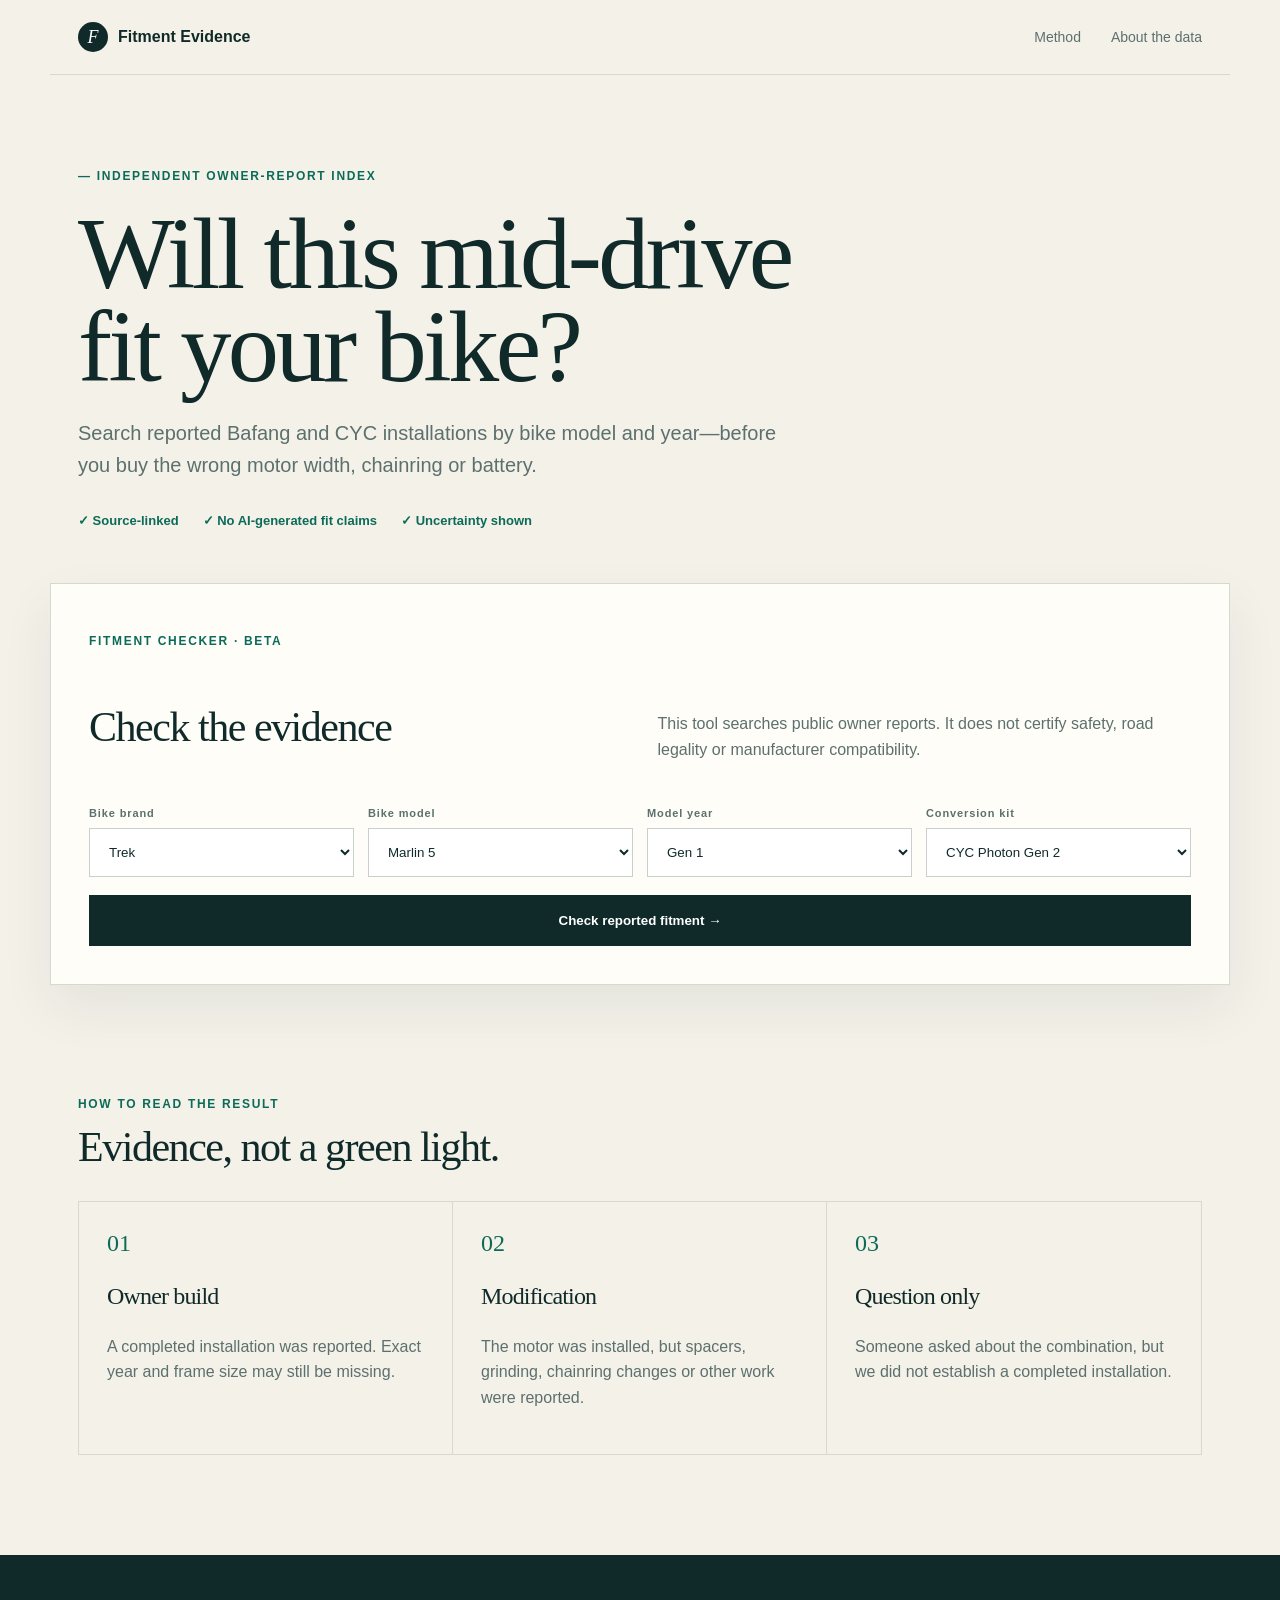
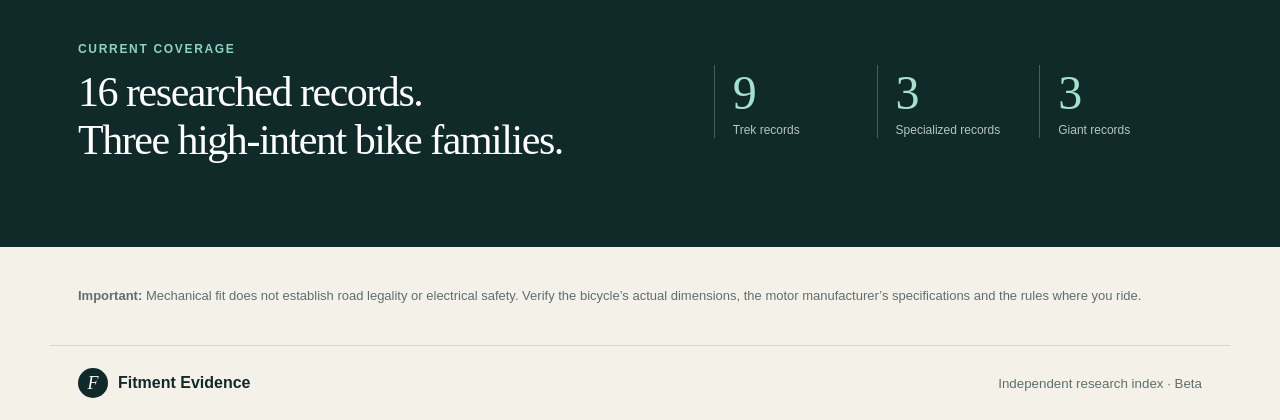
==== index.html @ 9ff4efe4 "Add files via upload" ====
<!doctype html>
<html lang="en">
<head>
  <meta charset="utf-8"><meta name="viewport" content="width=device-width,initial-scale=1">
  <title>Fitment Evidence — E-bike Conversion Checker</title>
  <meta name="description" content="Search source-linked owner reports for Bafang and CYC mid-drive conversions by bike model and year.">
  <link rel="stylesheet" href="styles.css">
</head>
<body>
  <header><a class="logo" href="#top"><b>F</b> Fitment Evidence</a><nav><a href="#method">Method</a><a href="#about">About the data</a></nav></header>
  <main>
    <section class="hero" id="top"><p class="kicker">— INDEPENDENT OWNER-REPORT INDEX</p><h1>Will this mid-drive<br>fit your bike?</h1><p class="lead">Search reported Bafang and CYC installations by bike model and year—before you buy the wrong motor width, chainring or battery.</p><div class="trust"><span>✓ Source-linked</span><span>✓ No AI-generated fit claims</span><span>✓ Uncertainty shown</span></div></section>
    <section class="checker"><div class="intro"><p class="kicker">FITMENT CHECKER · BETA</p><h2>Check the evidence</h2><p>This tool searches public owner reports. It does not certify safety, road legality or manufacturer compatibility.</p></div><div class="fields"><label>Bike brand<select id="brand"></select></label><label>Bike model<select id="model"></select></label><label>Model year<select id="year"></select></label><label>Conversion kit<select id="kit"></select></label></div><button id="check">Check reported fitment →</button></section>
    <section id="result" class="result hidden" aria-live="polite"></section>
    <section class="method" id="method"><p class="kicker">HOW TO READ THE RESULT</p><h2>Evidence, not a green light.</h2><div class="cards"><article><b>01</b><h3>Owner build</h3><p>A completed installation was reported. Exact year and frame size may still be missing.</p></article><article><b>02</b><h3>Modification</h3><p>The motor was installed, but spacers, grinding, chainring changes or other work were reported.</p></article><article><b>03</b><h3>Question only</h3><p>Someone asked about the combination, but we did not establish a completed installation.</p></article></div></section>
    <section class="about" id="about"><div><p class="kicker">CURRENT COVERAGE</p><h2>16 researched records.<br>Three high-intent bike families.</h2></div><div class="numbers"><div><strong>9</strong><span>Trek records</span></div><div><strong>3</strong><span>Specialized records</span></div><div><strong>3</strong><span>Giant records</span></div></div></section>
    <aside><strong>Important:</strong> Mechanical fit does not establish road legality or electrical safety. Verify the bicycle’s actual dimensions, the motor manufacturer’s specifications and the rules where you ride.</aside>
  </main>
  <footer><span class="logo"><b>F</b> Fitment Evidence</span><small>Independent research index · Beta</small></footer>
  <script src="app.js"></script>
</body></html>
---- styles.css ----
:root{--ink:#102a2a;--muted:#5c706e;--paper:#f4f1e9;--card:#fffdf8;--line:#d8d8cf;--green:#0c6b58;--orange:#c9692b;--red:#a74036}*{box-sizing:border-box}html{scroll-behavior:smooth}body{margin:0;background:var(--paper);color:var(--ink);font-family:Arial,sans-serif}a{color:inherit}header,footer{max-width:1180px;margin:auto;padding:22px 28px;display:flex;justify-content:space-between;align-items:center;border-bottom:1px solid var(--line)}header nav{display:flex;gap:30px}header nav a{text-decoration:none;color:var(--muted);font-size:14px}.logo{display:flex;gap:10px;align-items:center;text-decoration:none;font-weight:800}.logo b{width:30px;height:30px;border-radius:50%;display:grid;place-items:center;background:var(--ink);color:white;font:italic 18px Georgia}.hero,.checker,.result,.method,aside{max-width:1180px;margin:auto}.hero{padding:82px 28px 55px}.kicker{color:var(--green);font-size:12px;font-weight:900;letter-spacing:.14em}h1,h2,h3{font-family:Georgia,serif;font-weight:500;letter-spacing:-.035em}h1{font-size:clamp(55px,8vw,104px);line-height:.91;margin:24px 0}.lead{max-width:720px;color:var(--muted);font-size:20px;line-height:1.6}.trust{display:flex;gap:24px;flex-wrap:wrap;margin-top:32px;color:var(--green);font-size:13px;font-weight:800}.checker,.result{background:var(--card);border:1px solid var(--line);padding:38px;margin-bottom:90px;box-shadow:0 22px 50px #102a2a12}.intro{display:grid;grid-template-columns:1fr 1fr;gap:35px}.intro .kicker{grid-column:1/-1}.intro h2,.method h2,.about h2{font-size:42px;margin:8px 0}.intro>p:last-child{color:var(--muted);line-height:1.6}.fields{display:grid;grid-template-columns:repeat(4,1fr);gap:14px;margin:28px 0 18px}.fields label{font-size:11px;font-weight:900;letter-spacing:.08em;color:var(--muted)}select{display:block;width:100%;margin-top:9px;padding:15px;border:1px solid #c9d0cc;background:white;color:var(--ink)}button{width:100%;padding:18px;background:var(--ink);color:white;border:0;font-weight:800;cursor:pointer}button:hover{background:var(--green)}.hidden{display:none}.status{padding:18px;border-left:4px solid var(--green);background:#dff3e9}.status.modified,.status.question,.status.guidance{border-color:var(--orange);background:#fff0dd}.status.conflict{border-color:var(--red);background:#fbe5e1}.status small,.grid small{font-size:10px;font-weight:900;letter-spacing:.14em;color:var(--muted)}.status h2{margin:5px 0;font-size:26px}.result>h3{font-size:36px;margin:28px 0 4px}.sub{color:var(--muted)}.grid{display:grid;grid-template-columns:1fr 1fr;border-top:1px solid var(--line);border-left:1px solid var(--line);margin-top:20px}.grid article{padding:22px;border-right:1px solid var(--line);border-bottom:1px solid var(--line);line-height:1.55}.actions{display:flex;gap:12px;margin-top:20px}.actions a{padding:14px 18px;text-decoration:none;font-weight:800;font-size:14px;border:1px solid var(--ink)}.actions a:first-child{background:var(--ink);color:white}.method{padding:10px 28px 100px}.cards{display:grid;grid-template-columns:repeat(3,1fr);border:1px solid var(--line);margin-top:30px}.cards article{padding:28px;border-right:1px solid var(--line)}.cards article:last-child{border:0}.cards b{font:24px Georgia;color:var(--green)}.cards h3{font-size:24px;margin-top:26px}.cards p{color:var(--muted);line-height:1.6}.about{background:var(--ink);color:white;padding:75px max(28px,calc((100vw - 1124px)/2));display:grid;grid-template-columns:1.2fr 1fr;gap:50px}.about .kicker{color:#8ed3bd}.numbers{display:grid;grid-template-columns:repeat(3,1fr);align-items:center}.numbers div{border-left:1px solid #45605e;padding-left:18px}.numbers strong{display:block;color:#a4e2cd;font:48px Georgia}.numbers span{font-size:12px;color:#b5c5c3}aside{padding:38px 28px;color:var(--muted);font-size:13px;line-height:1.7;border-bottom:1px solid var(--line)}footer{border:0}footer small{color:var(--muted)}
@media(max-width:800px){header nav{display:none}.checker,.result{margin-left:15px;margin-right:15px;padding:24px}.intro,.about{grid-template-columns:1fr}.fields,.grid{grid-template-columns:1fr 1fr}.cards{grid-template-columns:1fr}.cards article{border-right:0;border-bottom:1px solid var(--line)}.actions{flex-direction:column}.actions a{text-align:center}}@media(max-width:520px){.fields,.grid{grid-template-columns:1fr}.hero h1{font-size:55px}.trust{flex-direction:column;gap:10px}.numbers{grid-template-columns:1fr;gap:18px}}
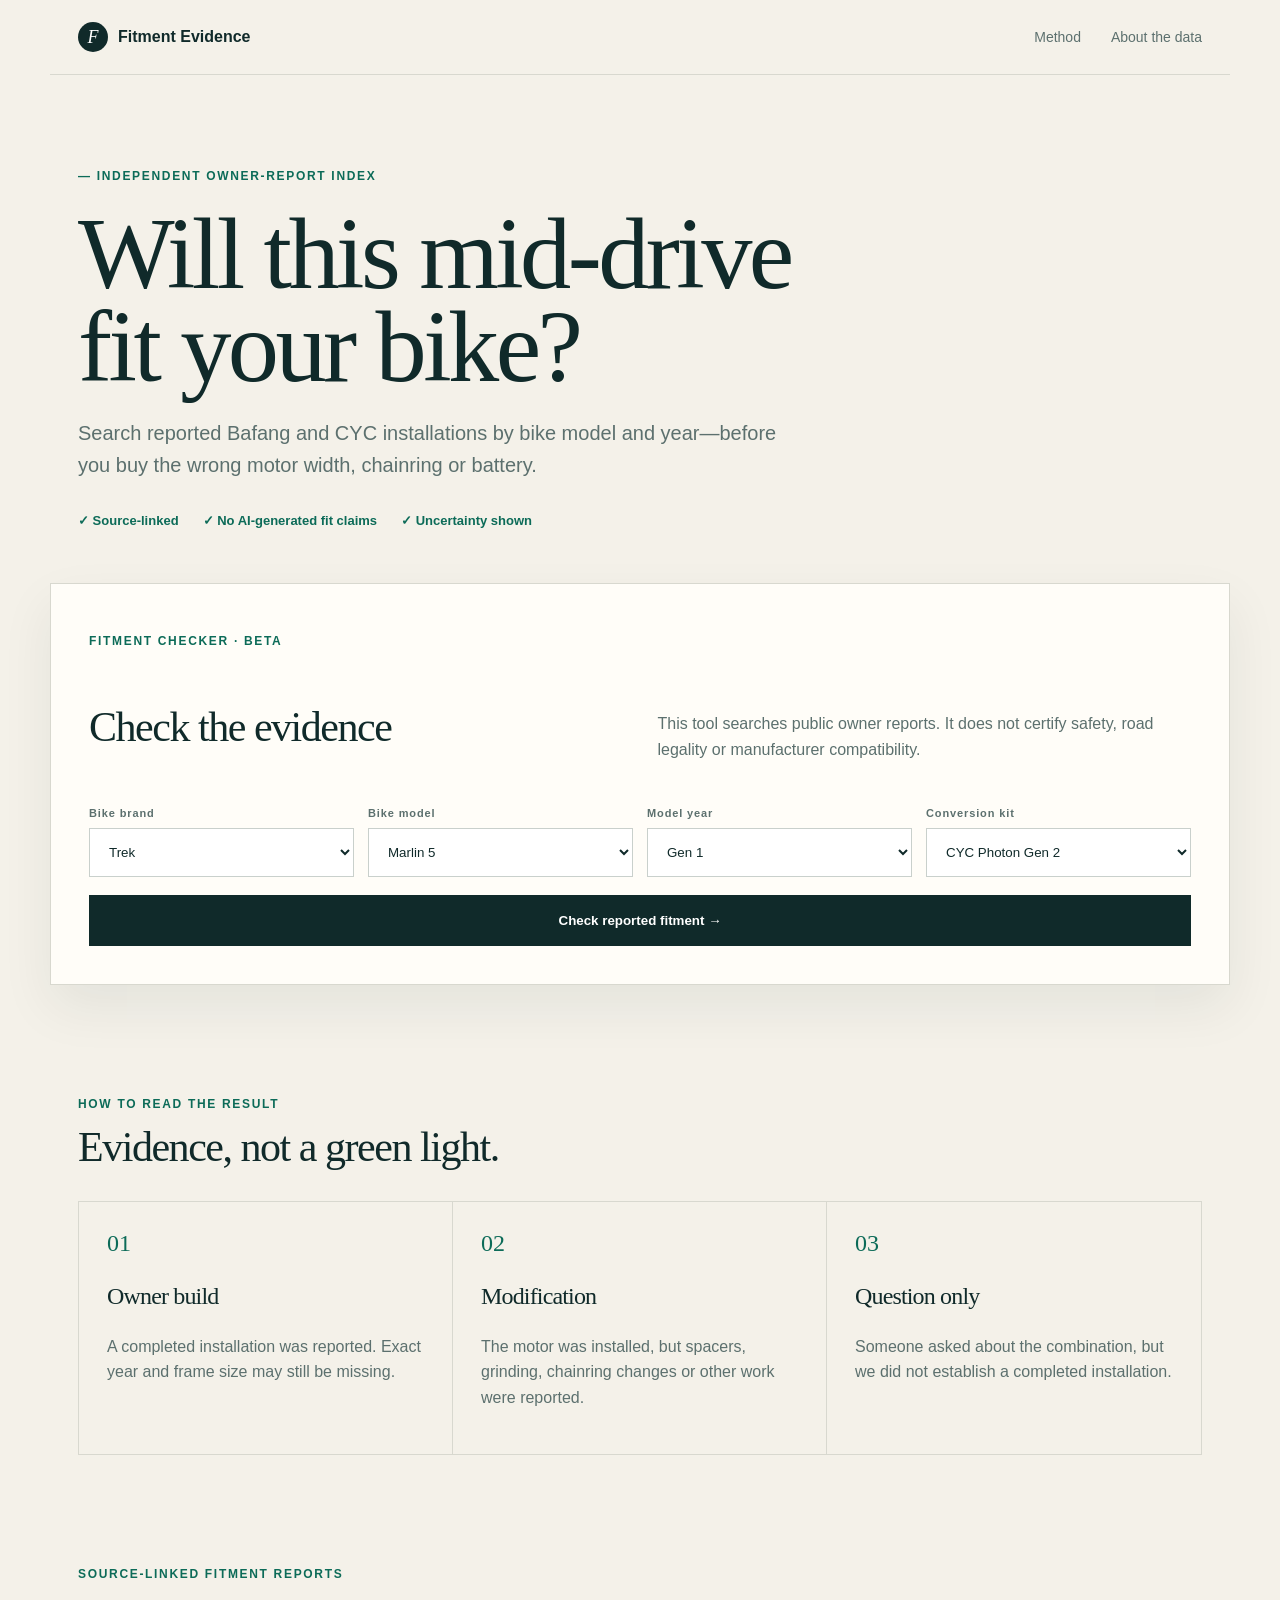
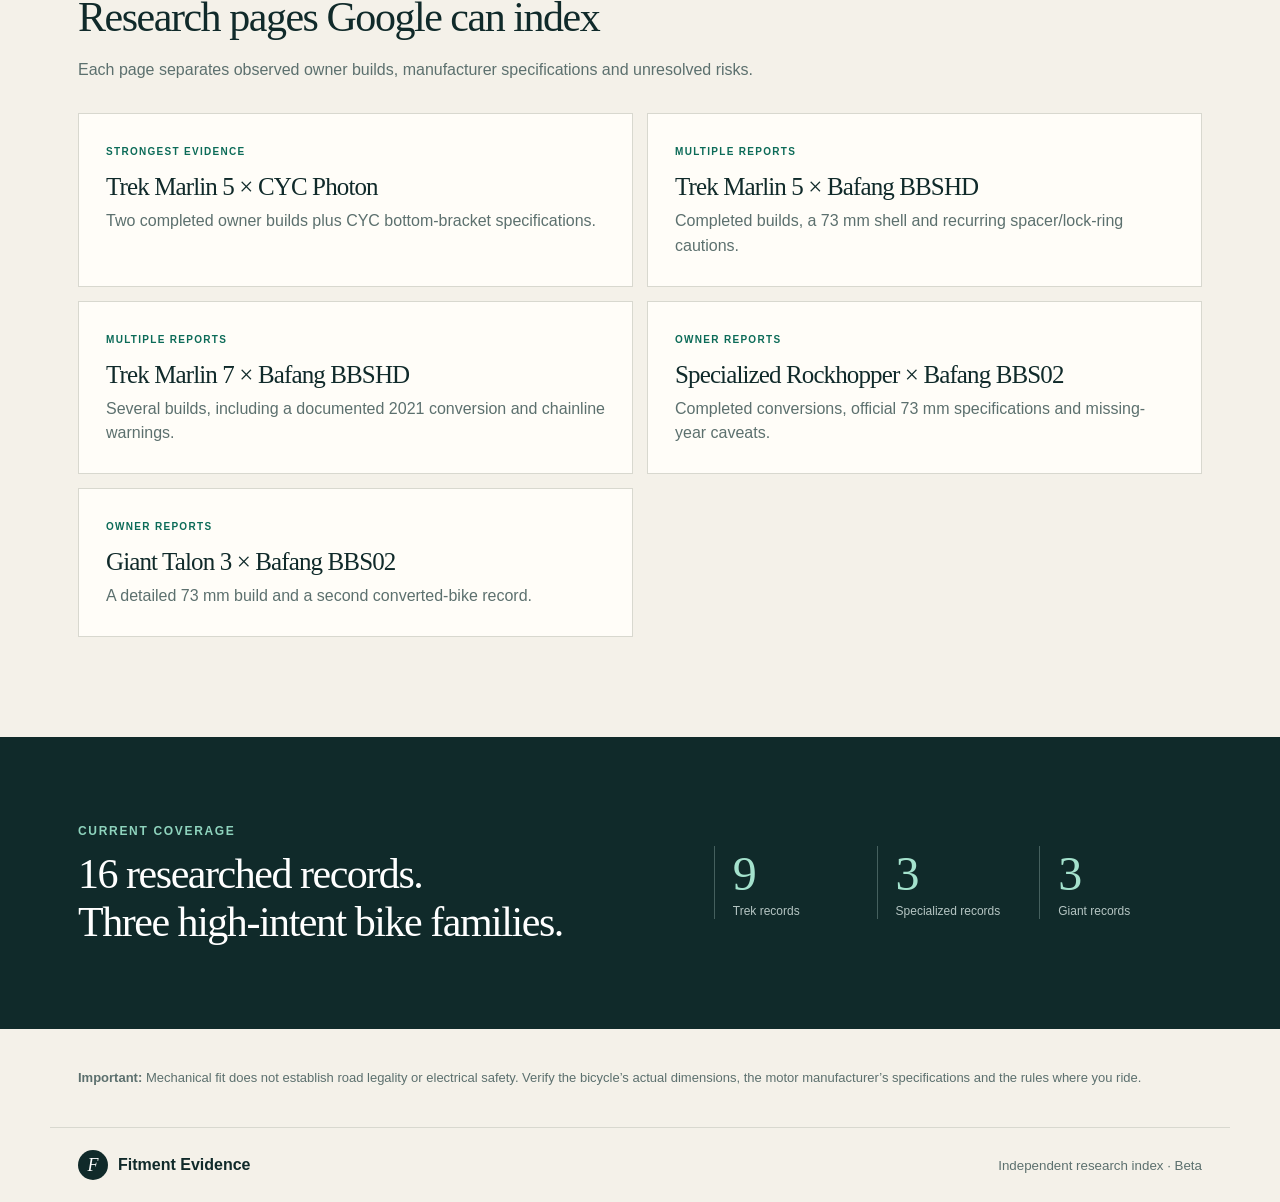
==== commit a9014f6e: "Add files via upload" ====
--- a/index.html
+++ b/index.html
@@ -4,6 +4,7 @@
   <meta charset="utf-8"><meta name="viewport" content="width=device-width,initial-scale=1">
   <title>Fitment Evidence — E-bike Conversion Checker</title>
   <meta name="description" content="Search source-linked owner reports for Bafang and CYC mid-drive conversions by bike model and year.">
+  <link rel="canonical" href="https://bluewhite505.github.io/ebike-fitment-checker/">
   <link rel="stylesheet" href="styles.css">
 </head>
 <body>
@@ -13,6 +14,13 @@
     <section class="checker"><div class="intro"><p class="kicker">FITMENT CHECKER · BETA</p><h2>Check the evidence</h2><p>This tool searches public owner reports. It does not certify safety, road legality or manufacturer compatibility.</p></div><div class="fields"><label>Bike brand<select id="brand"></select></label><label>Bike model<select id="model"></select></label><label>Model year<select id="year"></select></label><label>Conversion kit<select id="kit"></select></label></div><button id="check">Check reported fitment →</button></section>
     <section id="result" class="result hidden" aria-live="polite"></section>
     <section class="method" id="method"><p class="kicker">HOW TO READ THE RESULT</p><h2>Evidence, not a green light.</h2><div class="cards"><article><b>01</b><h3>Owner build</h3><p>A completed installation was reported. Exact year and frame size may still be missing.</p></article><article><b>02</b><h3>Modification</h3><p>The motor was installed, but spacers, grinding, chainring changes or other work were reported.</p></article><article><b>03</b><h3>Question only</h3><p>Someone asked about the combination, but we did not establish a completed installation.</p></article></div></section>
+    <section class="guides"><p class="kicker">SOURCE-LINKED FITMENT REPORTS</p><h2>Research pages Google can index</h2><p class="sectionlead">Each page separates observed owner builds, manufacturer specifications and unresolved risks.</p><div class="guidegrid">
+      <a href="trek-marlin-5-cyc-photon/"><span>STRONGEST EVIDENCE</span><h3>Trek Marlin 5 × CYC Photon</h3><p>Two completed owner builds plus CYC bottom-bracket specifications.</p></a>
+      <a href="trek-marlin-5-bafang-bbshd/"><span>MULTIPLE REPORTS</span><h3>Trek Marlin 5 × Bafang BBSHD</h3><p>Completed builds, a 73 mm shell and recurring spacer/lock-ring cautions.</p></a>
+      <a href="trek-marlin-7-bafang-bbshd/"><span>MULTIPLE REPORTS</span><h3>Trek Marlin 7 × Bafang BBSHD</h3><p>Several builds, including a documented 2021 conversion and chainline warnings.</p></a>
+      <a href="specialized-rockhopper-bafang-bbs02/"><span>OWNER REPORTS</span><h3>Specialized Rockhopper × Bafang BBS02</h3><p>Completed conversions, official 73 mm specifications and missing-year caveats.</p></a>
+      <a href="giant-talon-3-bafang-bbs02/"><span>OWNER REPORTS</span><h3>Giant Talon 3 × Bafang BBS02</h3><p>A detailed 73 mm build and a second converted-bike record.</p></a>
+    </div></section>
     <section class="about" id="about"><div><p class="kicker">CURRENT COVERAGE</p><h2>16 researched records.<br>Three high-intent bike families.</h2></div><div class="numbers"><div><strong>9</strong><span>Trek records</span></div><div><strong>3</strong><span>Specialized records</span></div><div><strong>3</strong><span>Giant records</span></div></div></section>
     <aside><strong>Important:</strong> Mechanical fit does not establish road legality or electrical safety. Verify the bicycle’s actual dimensions, the motor manufacturer’s specifications and the rules where you ride.</aside>
   </main>
--- a/styles.css
+++ b/styles.css
@@ -1,2 +1,5 @@
 :root{--ink:#102a2a;--muted:#5c706e;--paper:#f4f1e9;--card:#fffdf8;--line:#d8d8cf;--green:#0c6b58;--orange:#c9692b;--red:#a74036}*{box-sizing:border-box}html{scroll-behavior:smooth}body{margin:0;background:var(--paper);color:var(--ink);font-family:Arial,sans-serif}a{color:inherit}header,footer{max-width:1180px;margin:auto;padding:22px 28px;display:flex;justify-content:space-between;align-items:center;border-bottom:1px solid var(--line)}header nav{display:flex;gap:30px}header nav a{text-decoration:none;color:var(--muted);font-size:14px}.logo{display:flex;gap:10px;align-items:center;text-decoration:none;font-weight:800}.logo b{width:30px;height:30px;border-radius:50%;display:grid;place-items:center;background:var(--ink);color:white;font:italic 18px Georgia}.hero,.checker,.result,.method,aside{max-width:1180px;margin:auto}.hero{padding:82px 28px 55px}.kicker{color:var(--green);font-size:12px;font-weight:900;letter-spacing:.14em}h1,h2,h3{font-family:Georgia,serif;font-weight:500;letter-spacing:-.035em}h1{font-size:clamp(55px,8vw,104px);line-height:.91;margin:24px 0}.lead{max-width:720px;color:var(--muted);font-size:20px;line-height:1.6}.trust{display:flex;gap:24px;flex-wrap:wrap;margin-top:32px;color:var(--green);font-size:13px;font-weight:800}.checker,.result{background:var(--card);border:1px solid var(--line);padding:38px;margin-bottom:90px;box-shadow:0 22px 50px #102a2a12}.intro{display:grid;grid-template-columns:1fr 1fr;gap:35px}.intro .kicker{grid-column:1/-1}.intro h2,.method h2,.about h2{font-size:42px;margin:8px 0}.intro>p:last-child{color:var(--muted);line-height:1.6}.fields{display:grid;grid-template-columns:repeat(4,1fr);gap:14px;margin:28px 0 18px}.fields label{font-size:11px;font-weight:900;letter-spacing:.08em;color:var(--muted)}select{display:block;width:100%;margin-top:9px;padding:15px;border:1px solid #c9d0cc;background:white;color:var(--ink)}button{width:100%;padding:18px;background:var(--ink);color:white;border:0;font-weight:800;cursor:pointer}button:hover{background:var(--green)}.hidden{display:none}.status{padding:18px;border-left:4px solid var(--green);background:#dff3e9}.status.modified,.status.question,.status.guidance{border-color:var(--orange);background:#fff0dd}.status.conflict{border-color:var(--red);background:#fbe5e1}.status small,.grid small{font-size:10px;font-weight:900;letter-spacing:.14em;color:var(--muted)}.status h2{margin:5px 0;font-size:26px}.result>h3{font-size:36px;margin:28px 0 4px}.sub{color:var(--muted)}.grid{display:grid;grid-template-columns:1fr 1fr;border-top:1px solid var(--line);border-left:1px solid var(--line);margin-top:20px}.grid article{padding:22px;border-right:1px solid var(--line);border-bottom:1px solid var(--line);line-height:1.55}.actions{display:flex;gap:12px;margin-top:20px}.actions a{padding:14px 18px;text-decoration:none;font-weight:800;font-size:14px;border:1px solid var(--ink)}.actions a:first-child{background:var(--ink);color:white}.method{padding:10px 28px 100px}.cards{display:grid;grid-template-columns:repeat(3,1fr);border:1px solid var(--line);margin-top:30px}.cards article{padding:28px;border-right:1px solid var(--line)}.cards article:last-child{border:0}.cards b{font:24px Georgia;color:var(--green)}.cards h3{font-size:24px;margin-top:26px}.cards p{color:var(--muted);line-height:1.6}.about{background:var(--ink);color:white;padding:75px max(28px,calc((100vw - 1124px)/2));display:grid;grid-template-columns:1.2fr 1fr;gap:50px}.about .kicker{color:#8ed3bd}.numbers{display:grid;grid-template-columns:repeat(3,1fr);align-items:center}.numbers div{border-left:1px solid #45605e;padding-left:18px}.numbers strong{display:block;color:#a4e2cd;font:48px Georgia}.numbers span{font-size:12px;color:#b5c5c3}aside{padding:38px 28px;color:var(--muted);font-size:13px;line-height:1.7;border-bottom:1px solid var(--line)}footer{border:0}footer small{color:var(--muted)}
 @media(max-width:800px){header nav{display:none}.checker,.result{margin-left:15px;margin-right:15px;padding:24px}.intro,.about{grid-template-columns:1fr}.fields,.grid{grid-template-columns:1fr 1fr}.cards{grid-template-columns:1fr}.cards article{border-right:0;border-bottom:1px solid var(--line)}.actions{flex-direction:column}.actions a{text-align:center}}@media(max-width:520px){.fields,.grid{grid-template-columns:1fr}.hero h1{font-size:55px}.trust{flex-direction:column;gap:10px}.numbers{grid-template-columns:1fr;gap:18px}}
+.guides{max-width:1180px;margin:0 auto;padding:0 28px 100px}.guides h2{font-size:42px;margin:10px 0}.sectionlead{max-width:700px;color:var(--muted);line-height:1.6}.guidegrid{display:grid;grid-template-columns:1fr 1fr;gap:14px;margin-top:30px}.guidegrid a{background:var(--card);border:1px solid var(--line);padding:27px;text-decoration:none;transition:.2s}.guidegrid a:hover{border-color:var(--green);transform:translateY(-2px)}.guidegrid span{font-size:10px;letter-spacing:.13em;color:var(--green);font-weight:900}.guidegrid h3{font-size:25px;margin:14px 0 8px}.guidegrid p{color:var(--muted);line-height:1.55;margin:0}
+.report{max-width:920px;margin:0 auto;padding:65px 28px 100px}.breadcrumbs{font-size:13px;color:var(--muted);margin-bottom:45px}.breadcrumbs a{color:var(--green)}.report h1{font-size:clamp(45px,7vw,78px);line-height:.98}.verdict{background:var(--card);border:1px solid var(--line);border-left:5px solid var(--green);padding:28px;margin:35px 0}.verdict.caution{border-left-color:var(--orange)}.verdict .grade{font-size:11px;letter-spacing:.13em;font-weight:900;color:var(--green)}.verdict.caution .grade{color:var(--orange)}.verdict h2{font-size:30px;margin:10px 0}.verdict p{color:var(--muted);line-height:1.65}.facts{display:grid;grid-template-columns:repeat(3,1fr);border:1px solid var(--line);margin:28px 0 55px}.facts div{padding:20px;border-right:1px solid var(--line)}.facts div:last-child{border:0}.facts small{display:block;font-size:10px;letter-spacing:.12em;color:var(--muted);font-weight:900}.facts strong{display:block;margin-top:8px}.reportsection{margin:55px 0}.reportsection h2{font-size:34px}.reportsection p,.reportsection li{color:#405452;line-height:1.75}.evidenceitem{background:var(--card);border:1px solid var(--line);padding:24px;margin:12px 0}.evidenceitem h3{font-size:22px;margin:0 0 10px}.evidenceitem a{color:var(--green);font-weight:800}.warningbox{background:#fff0dd;border-left:4px solid var(--orange);padding:22px;margin:25px 0;line-height:1.65}.related{display:grid;grid-template-columns:1fr 1fr;gap:12px}.related a{background:var(--card);border:1px solid var(--line);padding:18px;text-decoration:none;font-weight:800}.updated{font-size:12px;color:var(--muted)}
+@media(max-width:700px){.guidegrid,.facts,.related{grid-template-columns:1fr}.facts div{border-right:0;border-bottom:1px solid var(--line)}.report h1{font-size:48px}}
